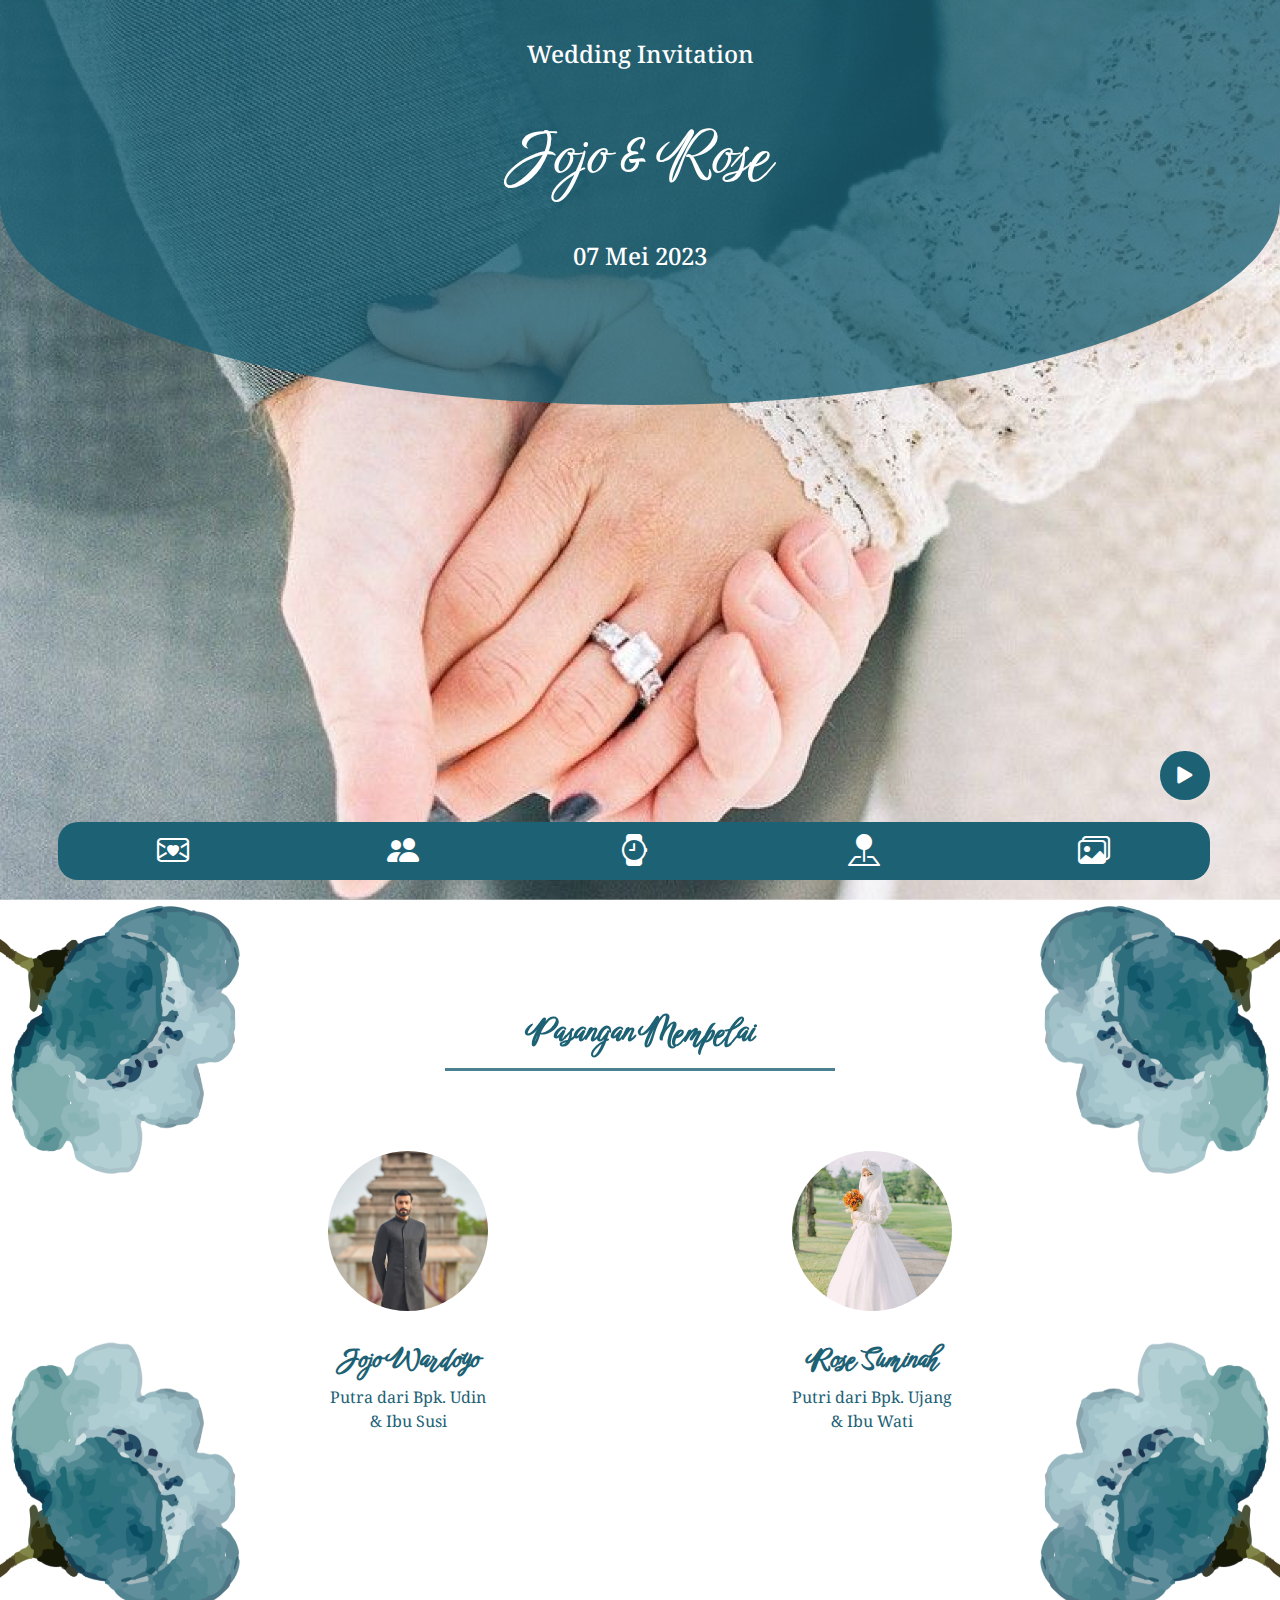
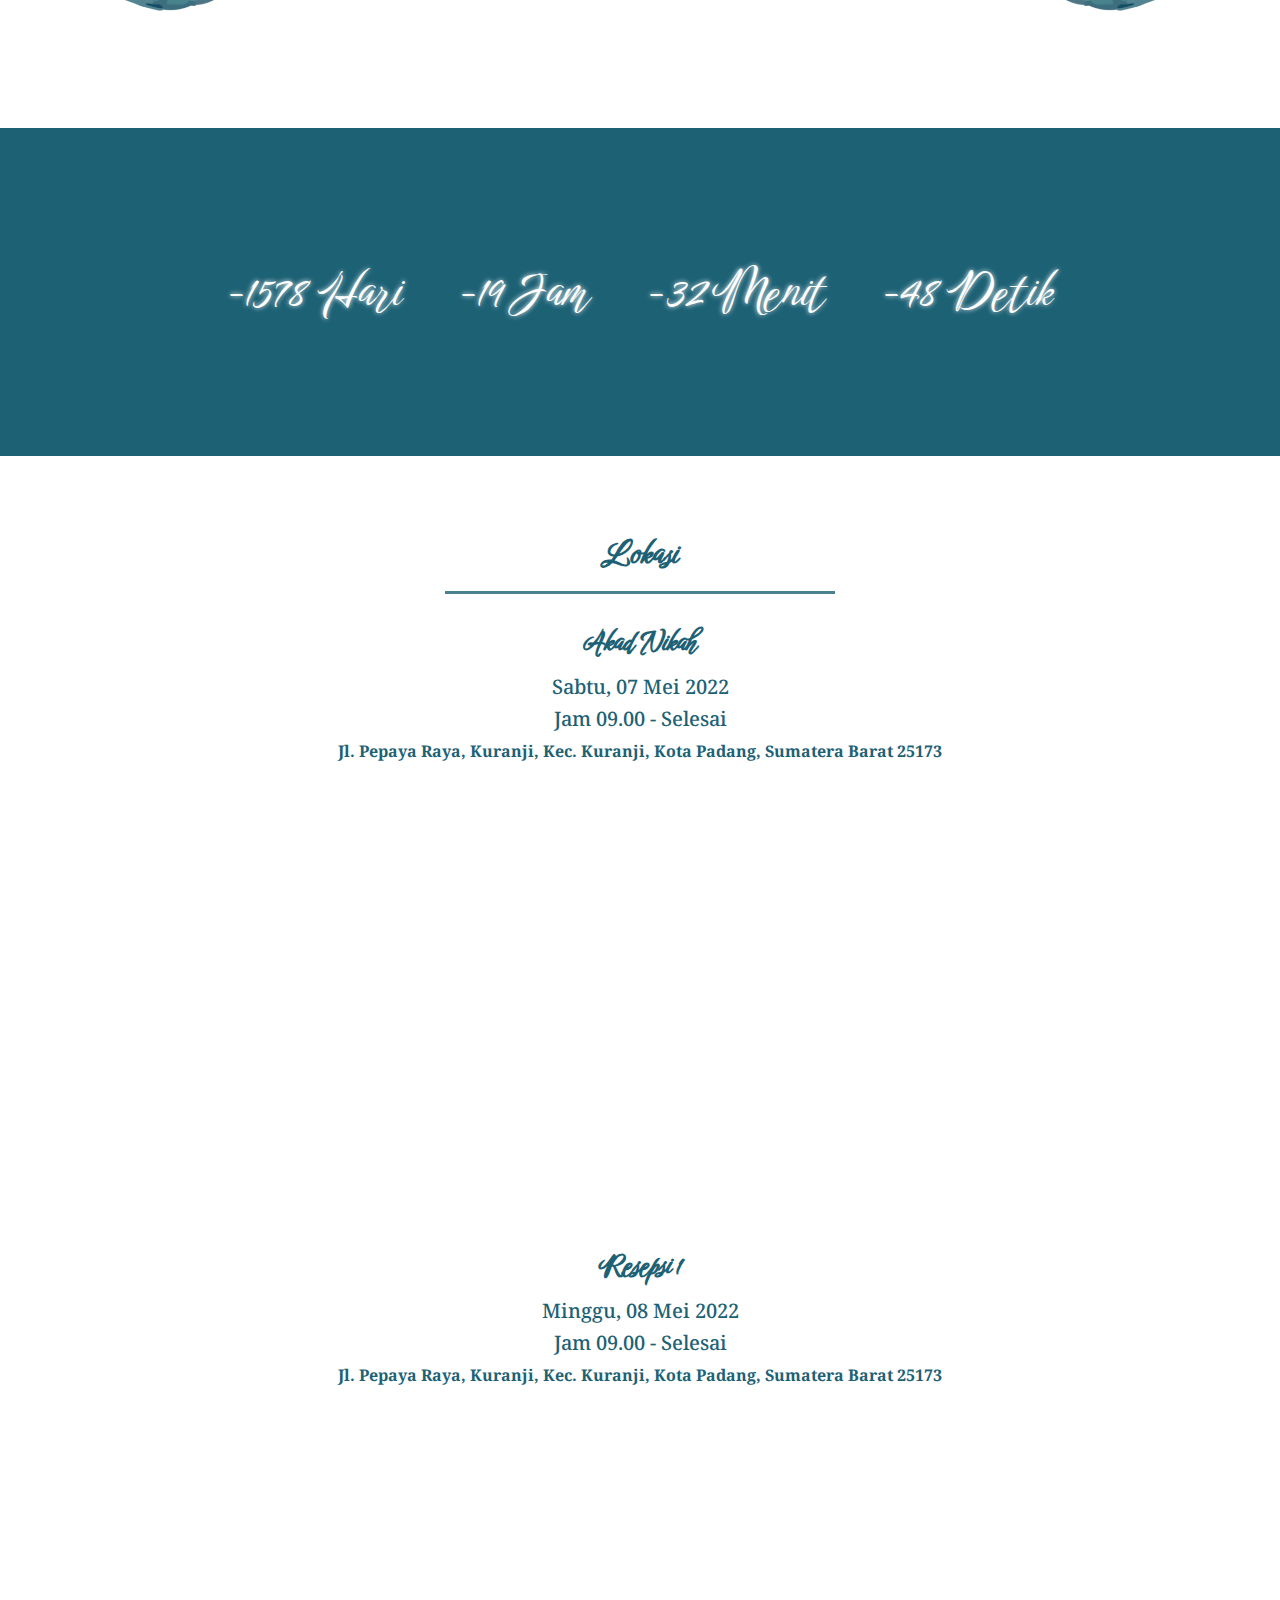
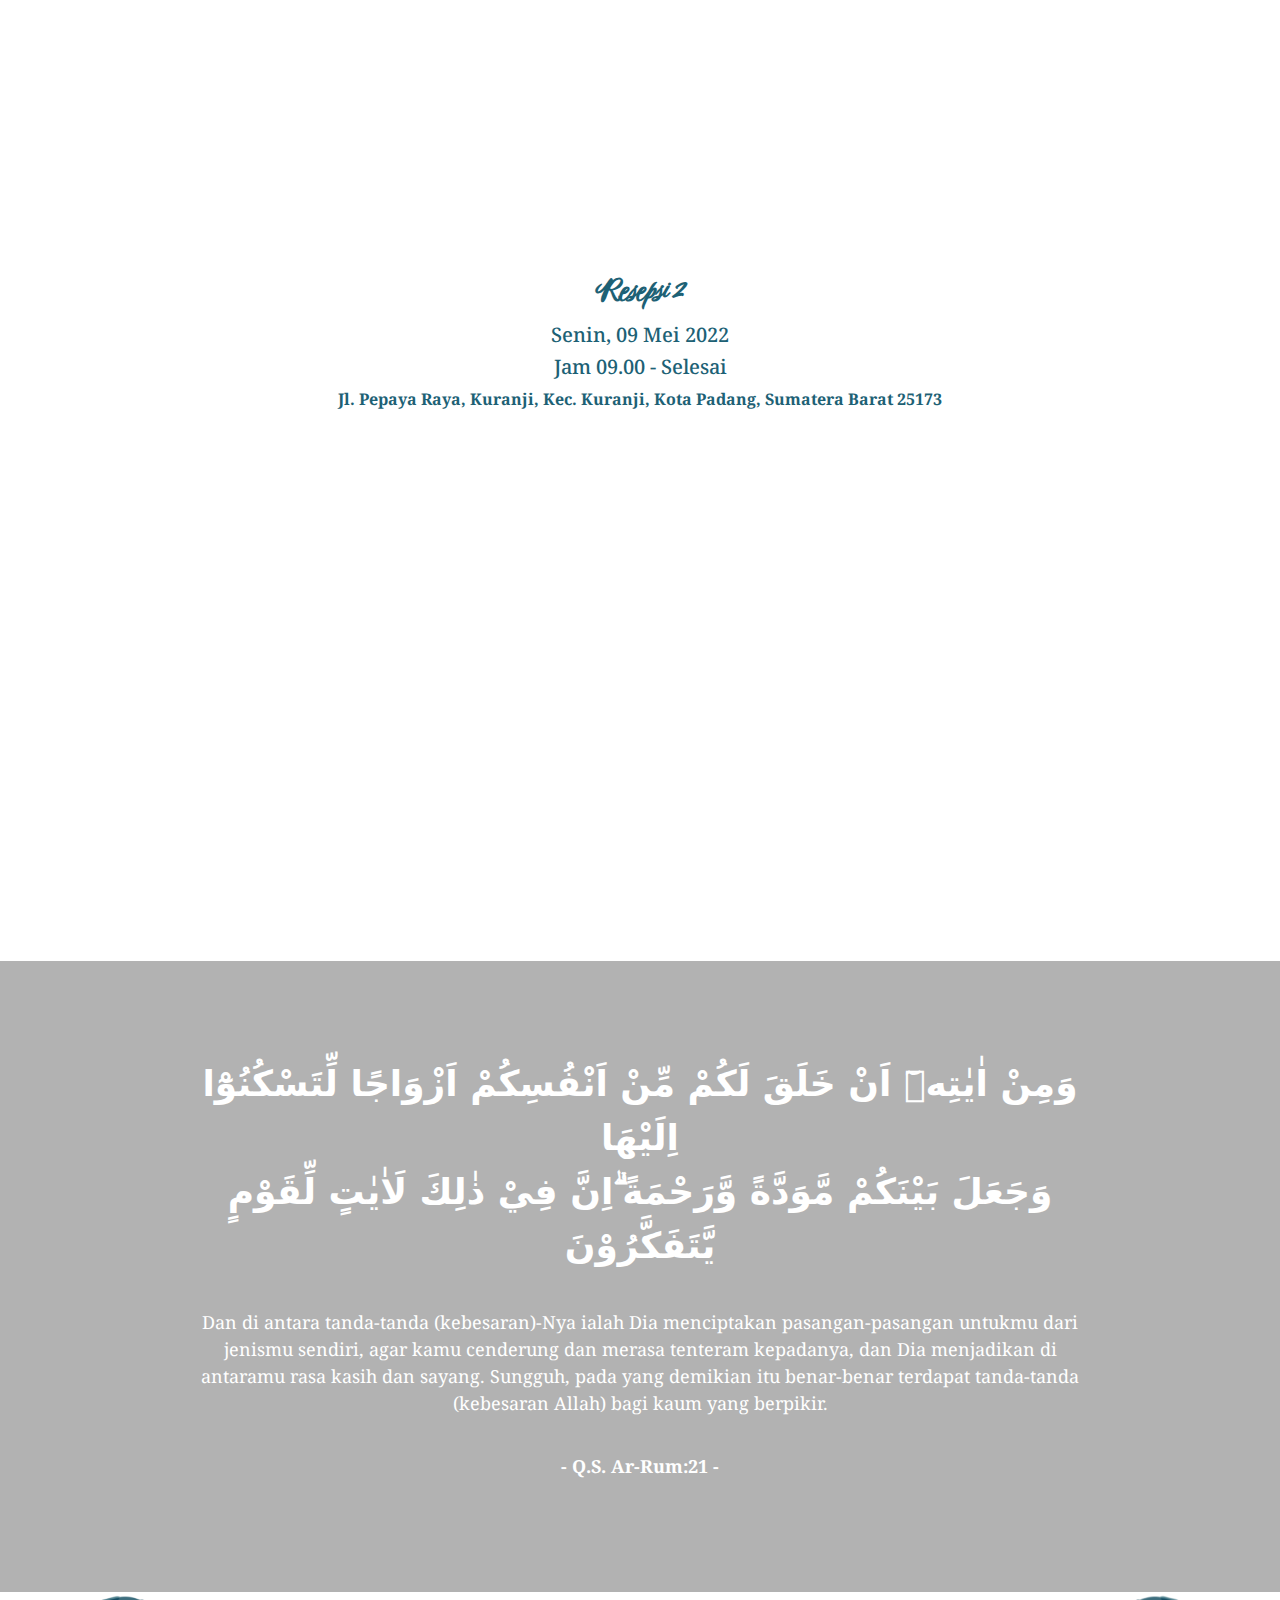
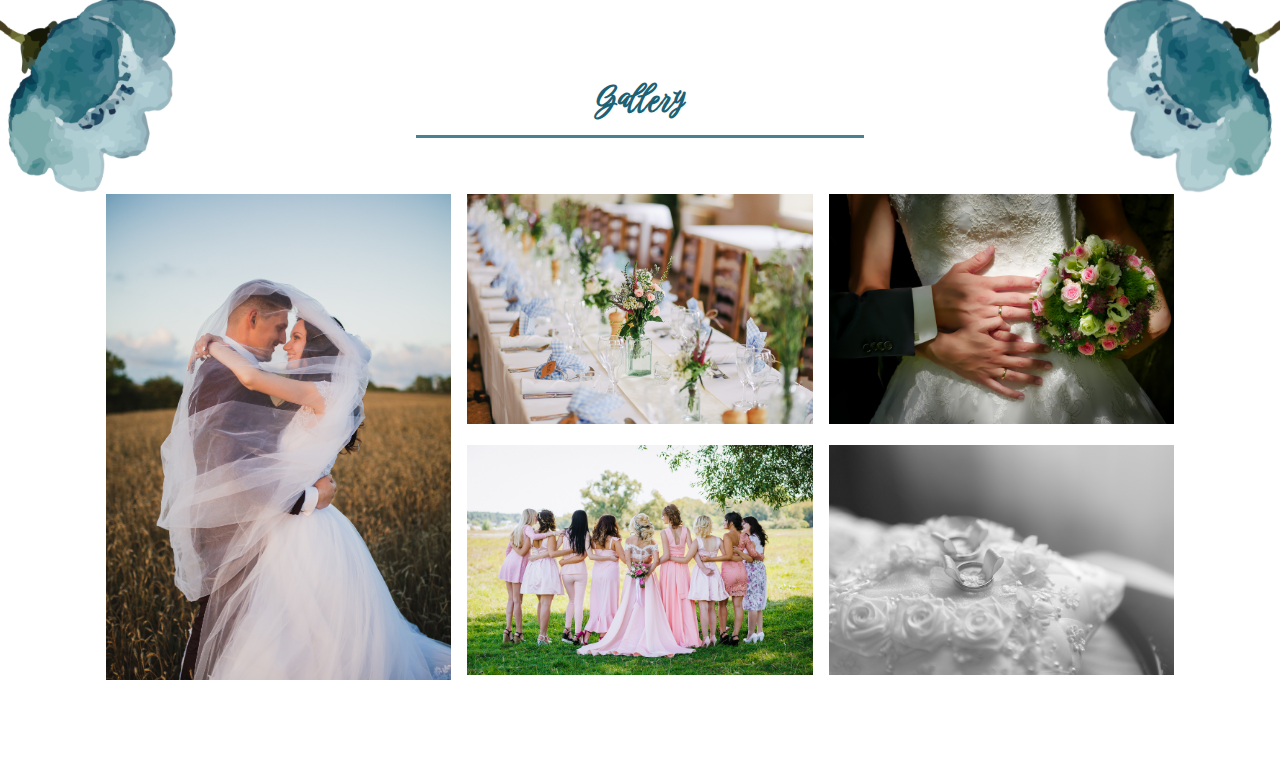
==== isi.html @ d278c2e9 "Selesai" ====
<!DOCTYPE html>
<html lang="en">
  <head>
    <meta charset="UTF-8" />
    <meta http-equiv="X-UA-Compatible" content="IE=edge" />
    <meta name="viewport" content="width=device-width, initial-scale=1.0" />
    <title>Template Wedding Basic 5</title>
    <link
      rel="shortcut icon"
      href="public/images/logo.png"
      type="image/x-icon"
    />
    <link rel="stylesheet" href="public/css/bootstrap.min.css" />
    <link rel="stylesheet" href="public/css/glightbox.min.css" />
    <link rel="stylesheet" href="public/css/style.css" />
    <link
      rel="stylesheet"
      href="https://cdn.jsdelivr.net/npm/bootstrap-icons@1.8.1/font/bootstrap-icons.css"
    />
    <link rel="preconnect" href="https://fonts.googleapis.com" />
    <link rel="preconnect" href="https://fonts.gstatic.com" crossorigin />
    <link
      href="https://fonts.googleapis.com/css2?family=Birthstone+Bounce&family=Noto+Serif&display=swap"
      rel="stylesheet"
    />
  </head>
  <body>
    <!-- Navbar Bawah -->
    <ul class="navbar-bawah d-flex justify-content-around m-0">
      <li>
        <a href="#header">
          <i class="bi bi-envelope-heart"></i>
        </a>
      </li>
      <li>
        <a href="#pasangan">
          <i class="bi bi-people-fill"></i>
        </a>
      </li>
      <li>
        <a href="#waktu">
          <i class="bi bi-watch"></i>
        </a>
      </li>
      <li>
        <a href="#lokasi">
          <i class="bi bi-pin-map-fill"></i>
        </a>
      </li>
      <li>
        <a href="#gallery">
          <i class="bi bi-images"></i>
        </a>
      </li>
    </ul>

    <!-- Music -->
    <div class="tombol-musik">
      <audio id="track" src="public/music/lagu.mp3"></audio>
      <i id="play-pause" class="bi bi-play-fill"> </i>
    </div>

    <div class="header" id="header">
      <div class="wi">
        <h4>Wedding Invitation</h4>
        <h1>Jojo & Rose</h1>
        <h4>07 Mei 2023</h4>
      </div>
    </div>

    <div class="pasangan" id="pasangan">
      <div class="bunga-atas">
        <img src="public/images/bunga.png" class="bunga-kiri" alt="Bunga" />
        <img src="public/images/bunga.png" class="bunga-kanan" alt="Bunga" />
      </div>
      <div class="container">
        <h2>Pasangan Mempelai</h2>
        <hr />
        <div class="row mempelai">
          <div class="pria col-lg-6 col-md-6">
            <div class="card">
              <img
                src="public/images/pria.jpg"
                alt="mempelai-pria"
                class="foto"
              />
              <div class="card-body">
                <h3>Jojo Wardoyo</h3>
                <p>Putra dari Bpk. Udin & Ibu Susi</p>
              </div>
            </div>
          </div>
          <div class="wanita col-lg-6 col-md-6">
            <div class="card">
              <img
                src="public/images/wanita.jpg"
                alt="mempelai-wanita"
                class="foto"
              />
              <div class="card-body">
                <h3>Rose Suminah</h3>
                <p>Putri dari Bpk. Ujang & Ibu Wati</p>
              </div>
            </div>
          </div>
        </div>
      </div>
      <div class="bunga-bawah">
        <img src="public/images/bunga.png" class="bunga-kiri" alt="Bunga" />
        <img src="public/images/bunga.png" class="bunga-kanan" alt="Bunga" />
      </div>
    </div>

    <div class="waktu" id="waktu">
      <div class="container">
        <div class="row text-center">
          <p>
            <span id="hari"></span>
            <span id="jam"></span>
            <span id="menit"></span>
            <span id="detik"></span>
          </p>
        </div>
      </div>
    </div>

    <div class="lokasi" id="lokasi">
      <div class="container">
        <h2 class="tl">Lokasi</h2>
        <hr />
        <!-- Akad Nikah -->
        <div class="akad-nikah">
          <h3>Akad Nikah</h3>
          <div class="jdt">
            <h5>Sabtu, 07 Mei 2022</h5>
            <h5>Jam 09.00 - Selesai</h5>
            <p>
              Jl. Pepaya Raya, Kuranji, Kec. Kuranji, Kota Padang, Sumatera
              Barat 25173
            </p>
            <iframe
              src="https://www.google.com/maps/embed?pb=!1m18!1m12!1m3!1d3989.3010958429218!2d100.3577223147536!3d-0.9225826993269867!2m3!1f0!2f0!3f0!3m2!1i1024!2i768!4f13.1!3m3!1m2!1s0x2fd4b8b50f84e2df%3A0x6b663fb549733102!2sSTMIK%20Indonesia%20Padang!5e0!3m2!1sid!2sid!4v1656595492006!5m2!1sid!2sid"
              class="google-map"
              allowfullscreen="true"
              loading="lazy"
              referrerpolicy="no-referrer-when-downgrade"
            ></iframe>
          </div>
        </div>
        <!-- Resepsi 1 -->
        <div class="resepsi1">
          <h3>Resepsi 1</h3>
          <div class="jdt">
            <h5>Minggu, 08 Mei 2022</h5>
            <h5>Jam 09.00 - Selesai</h5>
            <p>
              Jl. Pepaya Raya, Kuranji, Kec. Kuranji, Kota Padang, Sumatera
              Barat 25173
            </p>
            <iframe
              src="https://www.google.com/maps/embed?pb=!1m18!1m12!1m3!1d3989.3010958429218!2d100.3577223147536!3d-0.9225826993269867!2m3!1f0!2f0!3f0!3m2!1i1024!2i768!4f13.1!3m3!1m2!1s0x2fd4b8b50f84e2df%3A0x6b663fb549733102!2sSTMIK%20Indonesia%20Padang!5e0!3m2!1sid!2sid!4v1656595492006!5m2!1sid!2sid"
              class="google-map"
              allowfullscreen="true"
              loading="lazy"
              referrerpolicy="no-referrer-when-downgrade"
            ></iframe>
          </div>
        </div>
        <!-- Resepsi 2 -->
        <div class="resepsi2">
          <h3>Resepsi 2</h3>
          <div class="jdt">
            <h5>Senin, 09 Mei 2022</h5>
            <h5>Jam 09.00 - Selesai</h5>
            <p>
              Jl. Pepaya Raya, Kuranji, Kec. Kuranji, Kota Padang, Sumatera
              Barat 25173
            </p>
            <iframe
              src="https://www.google.com/maps/embed?pb=!1m18!1m12!1m3!1d3989.3010958429218!2d100.3577223147536!3d-0.9225826993269867!2m3!1f0!2f0!3f0!3m2!1i1024!2i768!4f13.1!3m3!1m2!1s0x2fd4b8b50f84e2df%3A0x6b663fb549733102!2sSTMIK%20Indonesia%20Padang!5e0!3m2!1sid!2sid!4v1656595492006!5m2!1sid!2sid"
              class="google-map"
              allowfullscreen="true"
              loading="lazy"
              referrerpolicy="no-referrer-when-downgrade"
            ></iframe>
          </div>
        </div>
      </div>
    </div>

    <div class="ayat" id="ayat">
      <div class="bg"></div>
      <div class="container">
        <div class="row col-md-10 mx-auto">
          <span class="arab">
            وَمِنْ اٰيٰتِهٖٓ اَنْ خَلَقَ لَكُمْ مِّنْ اَنْفُسِكُمْ اَزْوَاجًا
            لِّتَسْكُنُوْٓا اِلَيْهَا
            <br />
            وَجَعَلَ بَيْنَكُمْ مَّوَدَّةً وَّرَحْمَةً ۗاِنَّ فِيْ ذٰلِكَ
            لَاٰيٰتٍ لِّقَوْمٍ يَّتَفَكَّرُوْنَ
          </span>
          <span class="arti">
            Dan di antara tanda-tanda (kebesaran)-Nya ialah Dia menciptakan
            pasangan-pasangan untukmu dari jenismu sendiri, agar kamu cenderung
            dan merasa tenteram kepadanya, dan Dia menjadikan di antaramu rasa
            kasih dan sayang. Sungguh, pada yang demikian itu benar-benar
            terdapat tanda-tanda (kebesaran Allah) bagi kaum yang berpikir.
          </span>
          <p>- Q.S. Ar-Rum:21 -</p>
        </div>
      </div>
    </div>

    <div class="gallery" id="gallery">
      <div class="bunga-atas">
        <img src="public/images/bunga.png" class="bunga-kiri" alt="Bunga" />
        <img src="public/images/bunga.png" class="bunga-kanan" alt="Bunga" />
      </div>
      <h2 class="tl">Gallery</h2>
      <hr />
      <div class="container">
        <div class="isi-gallery">
          <div class="card gallery1">
            <a class="glightbox" href="public/images/wi1.jpg">
              <img src="public/images/wi1.jpg" alt="" class="img-fluid" />
            </a>
          </div>
          <!-- card 2 -->
          <div class="card gallery2">
            <a class="glightbox" href="public/images/wi2.jpg">
              <img src="public/images/wi2.jpg" alt="" class="img-fluid" />
            </a>
          </div>
          <!-- card 3 -->
          <div class="card gallery3">
            <a class="glightbox" href="public/images/wi3.jpg">
              <img src="public/images/wi3.jpg" alt="" class="img-fluid" />
            </a>
          </div>
          <!-- card 4 -->
          <div class="card gallery4">
            <a class="glightbox" href="public/images/wi4.jpg">
              <img src="public/images/wi4.jpg" alt="" class="img-fluid" />
            </a>
          </div>
          <!-- card 5 -->
          <div class="card gallery5">
            <a class="glightbox" href="public/images/wi5.jpg">
              <img src="public/images/wi5.jpg" alt="" class="img-fluid" />
            </a>
          </div>
        </div>
      </div>
    </div>

    <script src="public/js/bootstrap.bundle.min.js"></script>
    <script src="public/js/glightbox.min.js"></script>
    <script src="public/js/script.js"></script>
  </body>
</html>
---- public/css/style.css ----
* {
  margin: 0;
  padding: 0;
  box-sizing: border-box;
}

:root {
  --warna1: #1d6175;
  --warna2: #fff;
}

hr {
  opacity: 80%;
}

ul.navbar-bawah {
  list-style: none;
  position: fixed;
  bottom: 20px;
  left: 49.5%;
  width: 90%;
  padding-left: 0;
  z-index: 11;
  background-color: var(--warna1);
  transform: translateX(-50%);
  -webkit-transform: translateX(-50%);
  -moz-transform: translateX(-50%);
  -ms-transform: translateX(-50%);
  -o-transform: translateX(-50%);
  border-radius: 20px;
  -webkit-border-radius: 20px;
  -moz-border-radius: 20px;
  -ms-border-radius: 20px;
  -o-border-radius: 20px;
}

ul.navbar-bawah li {
  padding: 5px;
  transition: 0.1s;
  -webkit-transition: 0.1s;
  -moz-transition: 0.1s;
  -ms-transition: 0.1s;
  -o-transition: 0.1s;
}

ul.navbar-bawah li a {
  color: var(--warna2);
  font-size: 2rem;
}

.tombol-musik {
  position: fixed;
  bottom: 100px;
  right: 70px;
  z-index: 11;
  background-color: var(--warna1);
  cursor: pointer;
  padding: 2px 10px;
  border-radius: 999px;
  -webkit-border-radius: 999px;
  -moz-border-radius: 999px;
  -ms-border-radius: 999px;
  -o-border-radius: 999px;
}

.tombol-musik i {
  color: var(--warna2);
  font-size: 30px;
}

.header {
  height: 100vh;
  position: relative;
  background-image: url("../images/header.png");
  background-repeat: no-repeat;
  background-position: center;
  background-size: cover;
  background-attachment: fixed;
  overflow: hidden;
}

.header .wi {
  background: rgba(29, 97, 117, 0.8);
  padding: 2.5rem 0;
  position: absolute;
  top: 0;
  height: 45vh;
  width: 100%;
  text-align: center;
  border-bottom-left-radius: 100%;
  border-bottom-right-radius: 100%;
}

.header .wi h4 {
  color: var(--warna2);
  font-family: "Noto Serif", serif;
}

.header .wi h1 {
  margin: 3rem auto;
  font-size: 4rem;
  color: var(--warna2);
  font-family: "Birthstone Bounce", cursive;
}

.pasangan .bunga-atas,
.pasangan .bunga-bawah {
  display: flex;
  justify-content: space-between;
  align-items: flex-start;
}

.pasangan .bunga-bawah {
  transform: rotateX(180deg);
  -webkit-transform: rotateX(180deg);
  -moz-transform: rotateX(180deg);
  -ms-transform: rotateX(180deg);
  -o-transform: rotateX(180deg);
}

.pasangan .bunga-atas img.bunga-kiri,
.pasangan .bunga-bawah img.bunga-kiri {
  max-width: calc(20% - 1rem);
}

.pasangan .bunga-atas img.bunga-kanan,
.pasangan .bunga-bawah img.bunga-kanan {
  max-width: calc(20% - 1rem);
  transform: rotateY(180deg);
  -webkit-transform: rotateY(180deg);
  -moz-transform: rotateY(180deg);
  -ms-transform: rotateY(180deg);
  -o-transform: rotateY(180deg);
}

.pasangan .container {
  margin-top: -10rem;
  margin-bottom: 2rem;
}

.pasangan h2 {
  text-align: center;
  font-family: "Birthstone Bounce", cursive;
  position: relative;
  font-weight: bold;
  color: var(--warna1);
}

.pasangan hr {
  margin: 1rem auto 5rem auto;
  width: 35%;
  height: 3px;
  background-color: var(--warna1);
}

.pasangan .mempelai {
  justify-content: space-evenly;
  align-items: center;
}

.pasangan .mempelai .pria {
  margin-right: -5rem;
}

.pasangan .mempelai .wanita {
  margin-left: -5rem;
}

.pasangan .mempelai .pria .card {
  margin-right: 5rem;
}

.pasangan .mempelai .wanita .card {
  margin-left: 5rem;
}

.pasangan .mempelai .pria .card,
.pasangan .mempelai .wanita .card {
  background-color: transparent;
  border: 0;
  margin: auto;
  max-width: 10rem;
  width: 10rem;
  height: 10rem;
  /* overflow: hidden; */
  border-radius: 9999px;
  -webkit-border-radius: 9999px;
  -moz-border-radius: 9999px;
  -ms-border-radius: 9999px;
  -o-border-radius: 9999px;
}

.pasangan .mempelai .pria .card .card-body,
.pasangan .mempelai .wanita .card .card-body {
  padding: 2rem 0;
}

.pasangan .mempelai .pria .card img,
.pasangan .mempelai .wanita .card img {
  max-width: 100%;
  height: 100%;
  object-fit: cover;
  object-position: top;
  border-radius: 9999px;
  -webkit-border-radius: 9999px;
  -moz-border-radius: 9999px;
  -ms-border-radius: 9999px;
  -o-border-radius: 9999px;
}

.pasangan .mempelai .card .card-body h3 {
  text-align: center;
  font-family: "Birthstone Bounce", cursive;
  color: var(--warna1);
  font-weight: bold;
}

.pasangan .mempelai .card .card-body p {
  text-align: center;
  font-family: "Noto Serif", serif;
  color: var(--warna1);
}

.waktu {
  margin-top: 7rem;
  padding: 5rem 0;
  background: var(--warna1);
  color: var(--warna2);
}

.waktu p {
  text-shadow: 0 0 5px var(--warna2);
  font-size: 3rem;
  font-family: "Birthstone Bounce", cursive;
  display: block;
  -webkit-margin-before: 1em;
  margin-block-start: 1em;
  -webkit-margin-after: 1em;
  margin-block-end: 1em;
  -webkit-margin-start: 0px;
  margin-inline-start: 0px;
  -webkit-margin-end: 0px;
  margin-inline-end: 0px;
}

.waktu p #hari,
.waktu p #jam,
.waktu p #menit,
.waktu p #detik {
  display: inline-block;
  margin: 0 25px;
}

.lokasi h2.tl {
  margin-top: 5rem;
  color: var(--warna1);
  text-align: center;
  font-family: "Birthstone Bounce", cursive;
  font-weight: bold;
}

.lokasi hr {
  margin: 1rem auto 2rem auto;
  width: 35%;
  height: 3px;
  background-color: var(--warna1);
}

.lokasi h3 {
  color: var(--warna1);
  font-family: "Birthstone Bounce", cursive;
  text-align: center;
  font-weight: bold;
}

.lokasi .jdt {
  font-family: "Noto Serif", serif;
}

.lokasi .google-map {
  margin: 0.5rem auto;
  height: 400px;
  width: 100%;
  border-radius: var(--lengkung);
  -webkit-border-radius: var(--lengkung);
  -moz-border-radius: var(--lengkung);
  -ms-border-radius: var(--lengkung);
  -o-border-radius: var(--lengkung);
}

.lokasi .akad-nikah,
.lokasi .resepsi1,
.lokasi .resepsi2 {
  text-align: center;
}

.lokasi .resepsi1 {
  margin: 3rem auto;
}

.lokasi .akad-nikah .jdt,
.lokasi .resepsi1 .jdt,
.lokasi .resepsi2 .jdt {
  margin: 1rem auto 2rem auto;
  font-weight: bold;
  color: var(--warna1);
}

.ayat {
  margin-top: 7rem;
  padding: 6rem 0;
  background-image: url("../images/wi2.jpg");
  background-size: cover;
  background-position: 0 -1em;
  background-attachment: fixed;
  position: relative;
}

.ayat .bg {
  position: absolute;
  top: 0;
  bottom: 0;
  left: 0;
  right: 0;
  background-color: #000;
  opacity: 30%;
}

.ayat .arab {
  position: relative;
  font-size: 36px;
  font-weight: bold;
  text-align: center;
  color: var(--warna2);
}

.ayat .arti,
.ayat p {
  position: relative;
  font-family: "Noto Serif", serif;
  font-size: 18px;
  text-align: center;
  color: var(--warna2);
  margin-top: 2em;
}

.ayat p {
  font-weight: bold;
}

.gallery .bunga-atas {
  display: flex;
  justify-content: space-between;
  align-items: flex-start;
}

.gallery .bunga-atas img.bunga-kiri {
  max-width: calc(15% - 1rem);
}

.gallery .bunga-atas img.bunga-kanan {
  max-width: calc(15% - 1rem);
  transform: rotateY(180deg);
  -webkit-transform: rotateY(180deg);
  -moz-transform: rotateY(180deg);
  -ms-transform: rotateY(180deg);
  -o-transform: rotateY(180deg);
}

.gallery h2.tl {
  margin-top: -7rem;
  color: var(--warna1);
  text-align: center;
  font-family: "Birthstone Bounce", cursive;
  font-weight: bold;
}

.gallery hr {
  margin: 1rem auto 2rem auto;
  width: 35%;
  height: 3px;
  background-color: var(--warna1);
}

.gallery .card {
  margin: 0.5rem;
  z-index: 2;
  background-color: transparent;
  border: 0;
}

.gallery .card img {
  max-width: 100%;
  height: 100%;
  overflow: hidden;
  object-fit: cover;
  -o-object-fit: cover;
  object-position: center;
  -o-object-position: center;
}

.gallery .isi-gallery {
  margin-bottom: 5rem;
  padding: 1rem;
  display: grid;
  grid-template-areas:
    "g1 g2 g3"
    "g1 g4 g5";
}

.gallery .isi-gallery .gallery1 {
  grid-area: g1;
}

.gallery .isi-gallery .gallery2 {
  grid-area: g2;
}

.gallery .isi-gallery .gallery3 {
  grid-area: g3;
}

.gallery .isi-gallery .gallery4 {
  grid-area: g4;
}

.gallery .isi-gallery .gallery5 {
  grid-area: g5;
}

@media (min-width: 768px) and (max-width: 991.98px) {
  .tombol-musik {
    right: 45px;
  }
  .header .wi {
    height: 40vh;
    padding: 7rem 0;
  }
  .waktu p {
    font-size: 30px;
  }
  .ayat .arab {
    font-size: 20px;
  }
  .ayat .arti,
  .ayat p {
    font-size: 12px;
  }
  .gallery h2.tl {
    margin-top: -7rem;
  }
}

@media (max-width: 575.98px) {
  .tombol-musik {
    bottom: 95px;
    right: 20px;
  }
  .header {
    background-image: url("../images/headerm.png");
  }
  .header .wi {
    height: 45vh;
    padding: 6rem 0;
  }
  .header .wi h1 {
    margin: 2rem auto;
    font-size: 3rem;
    font-weight: bold;
  }
  .pasangan {
    height: 100vh;
  }
  .pasangan .bunga-atas img.bunga-kiri,
  .pasangan .bunga-bawah img.bunga-kiri,
  .pasangan .bunga-atas img.bunga-kanan,
  .pasangan .bunga-bawah img.bunga-kanan {
    max-width: calc(30% - 1rem);
  }
  .pasangan {
    height: auto;
  }
  .pasangan h2 {
    font-size: 2rem;
  }
  .pasangan hr {
    margin-bottom: 4rem;
    width: 90%;
  }
  .pasangan .container {
    margin-top: 0rem;
    margin-bottom: 4rem;
  }
  .pasangan .mempelai .pria {
    margin-right: 0rem;
  }
  .pasangan .mempelai .wanita {
    margin-top: 12rem;
    margin-left: 0rem;
  }
  .pasangan .mempelai .pria .card,
  .pasangan .mempelai .wanita .card {
    margin: auto;
  }
  .waktu {
    margin-top: 0;
  }
  .lokasi h2.tl {
    font-size: 2rem;
  }
  .lokasi hr {
    width: 90%;
  }
  .ayat {
    margin-top: 3rem;
  }
  .ayat .arab {
    font-size: 15px;
  }
  .ayat .arti,
  .ayat p {
    font-size: 10px;
  }
  .gallery .isi-gallery {
    grid-template-areas:
      "g1 g2"
      "g1 g3"
      "g4 g4"
      "g5 g5";
  }
  .gallery .bunga-atas img.bunga-kiri,
  .gallery .bunga-atas img.bunga-kanan {
    max-width: calc(25% - 1rem);
  }
  .gallery h2.tl {
    font-size: 2rem;
    margin-top: -2rem;
  }
  .gallery hr {
    margin: 1rem auto;
    width: 80%;
  }
}
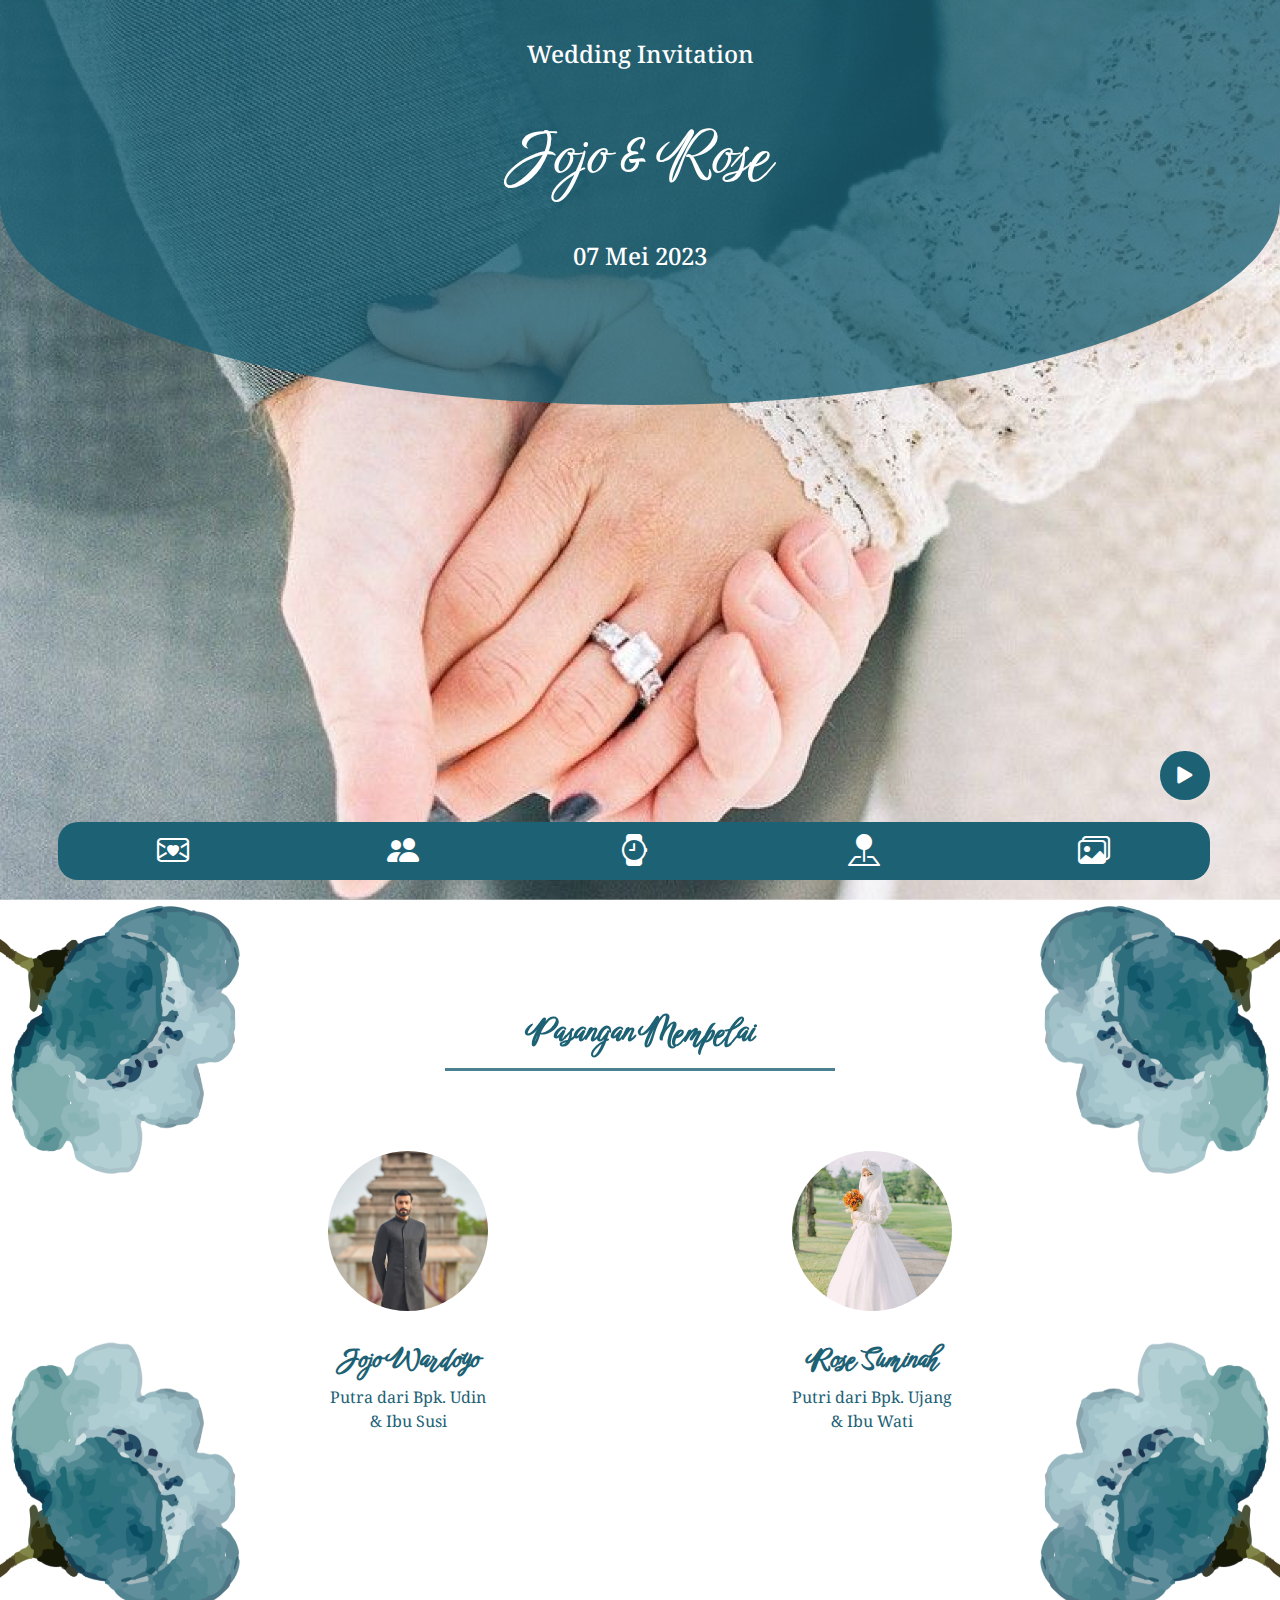
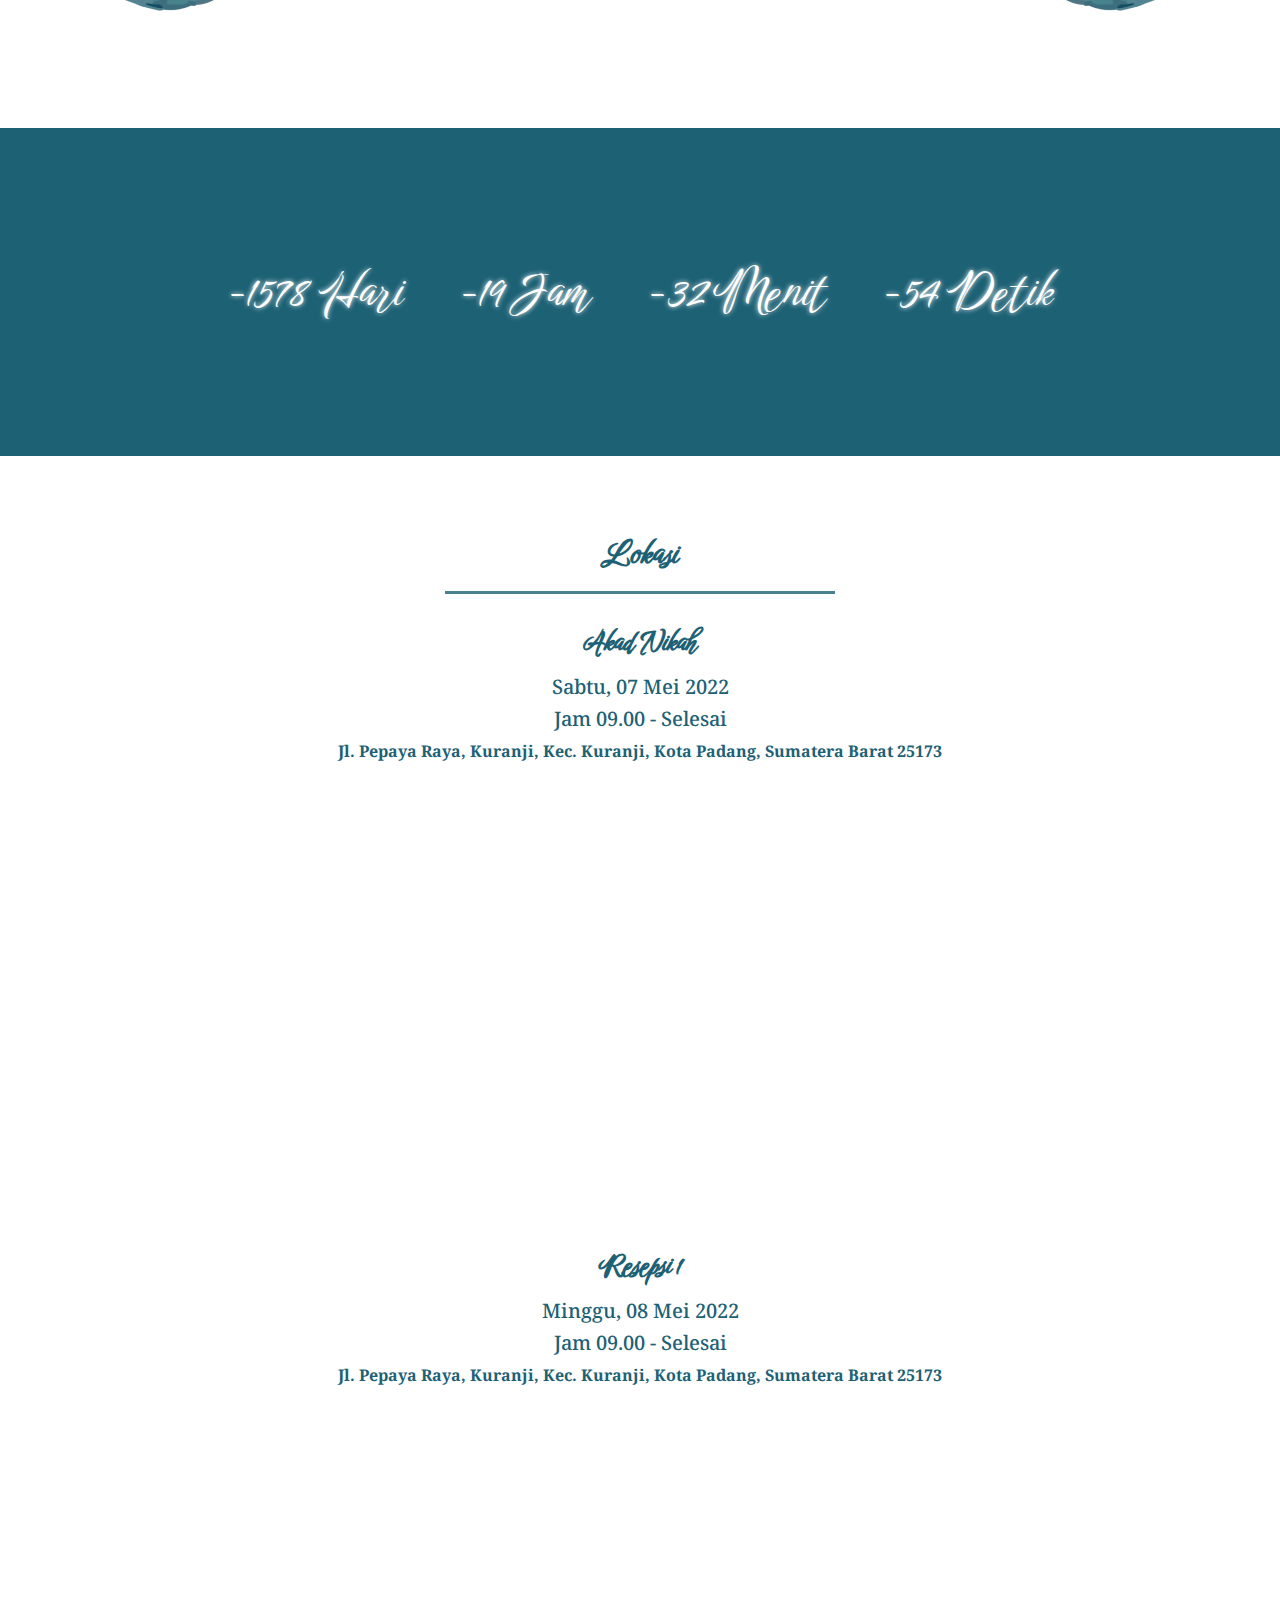
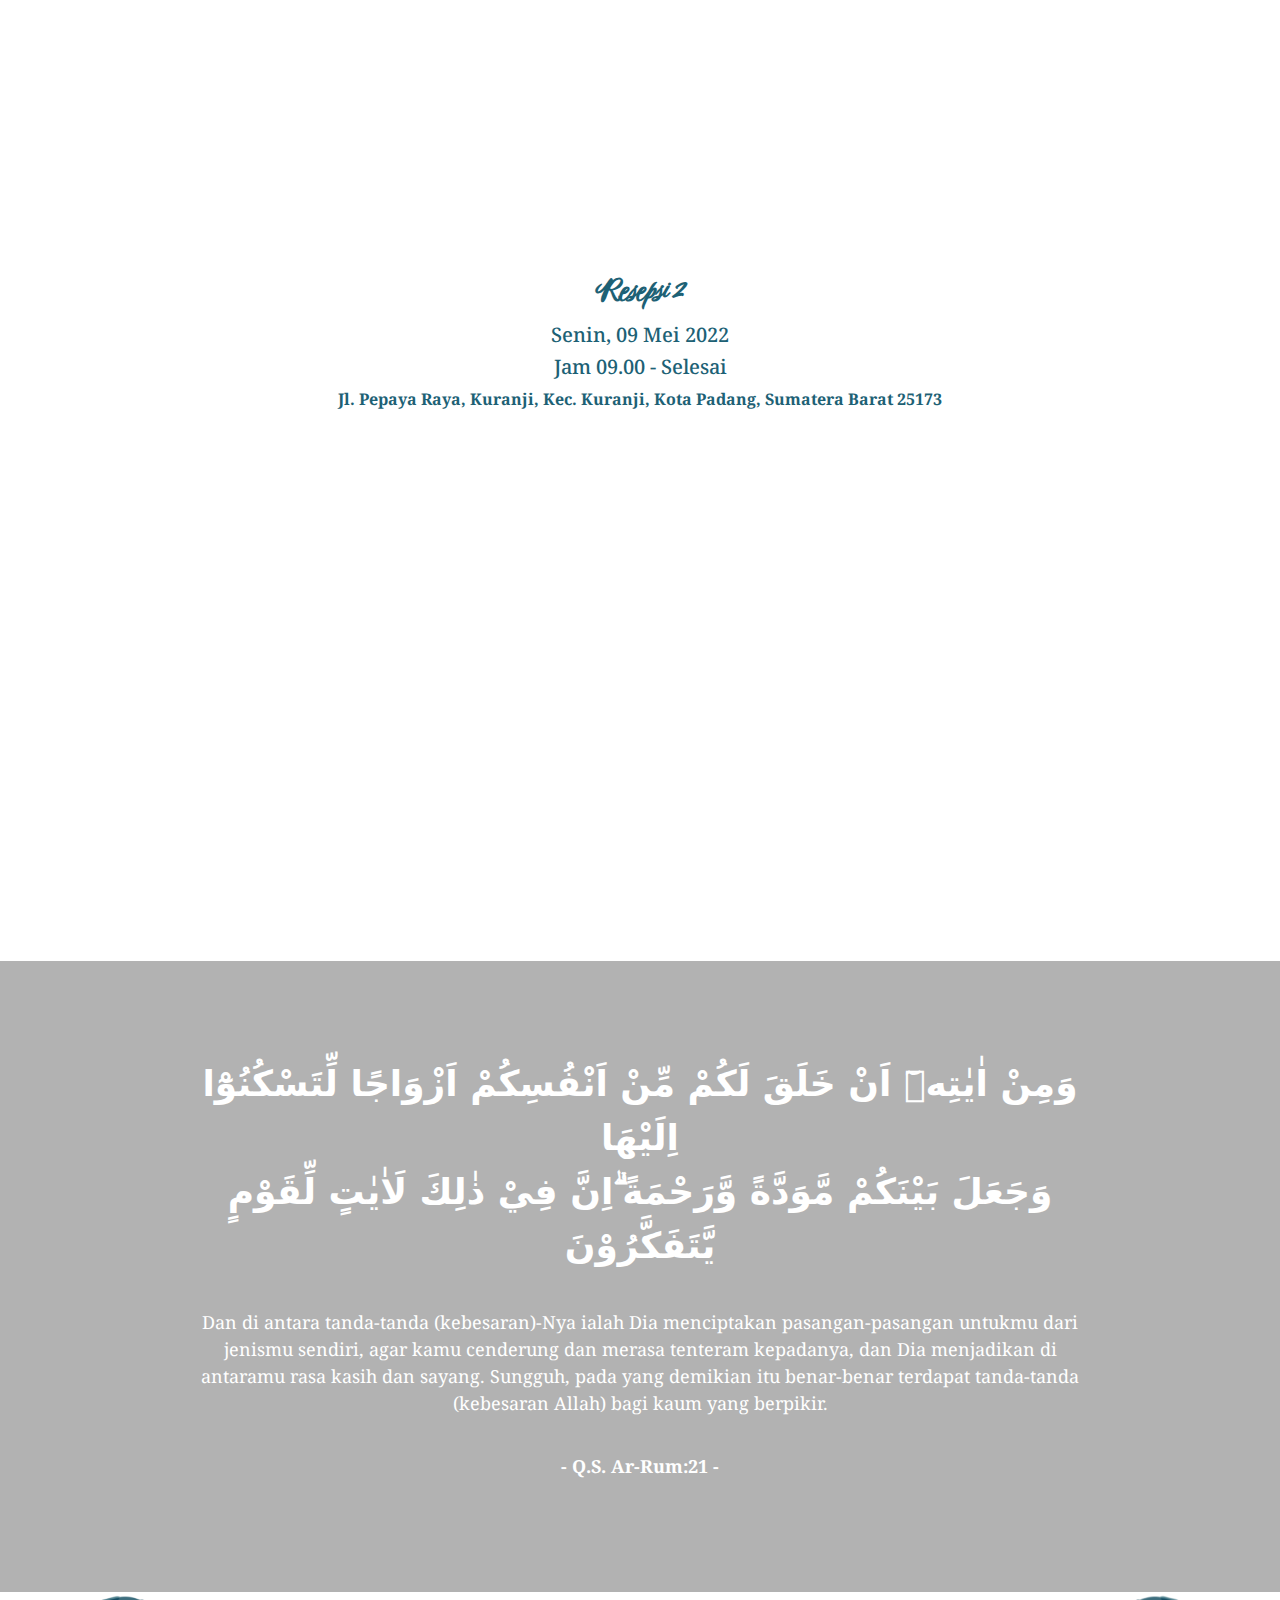
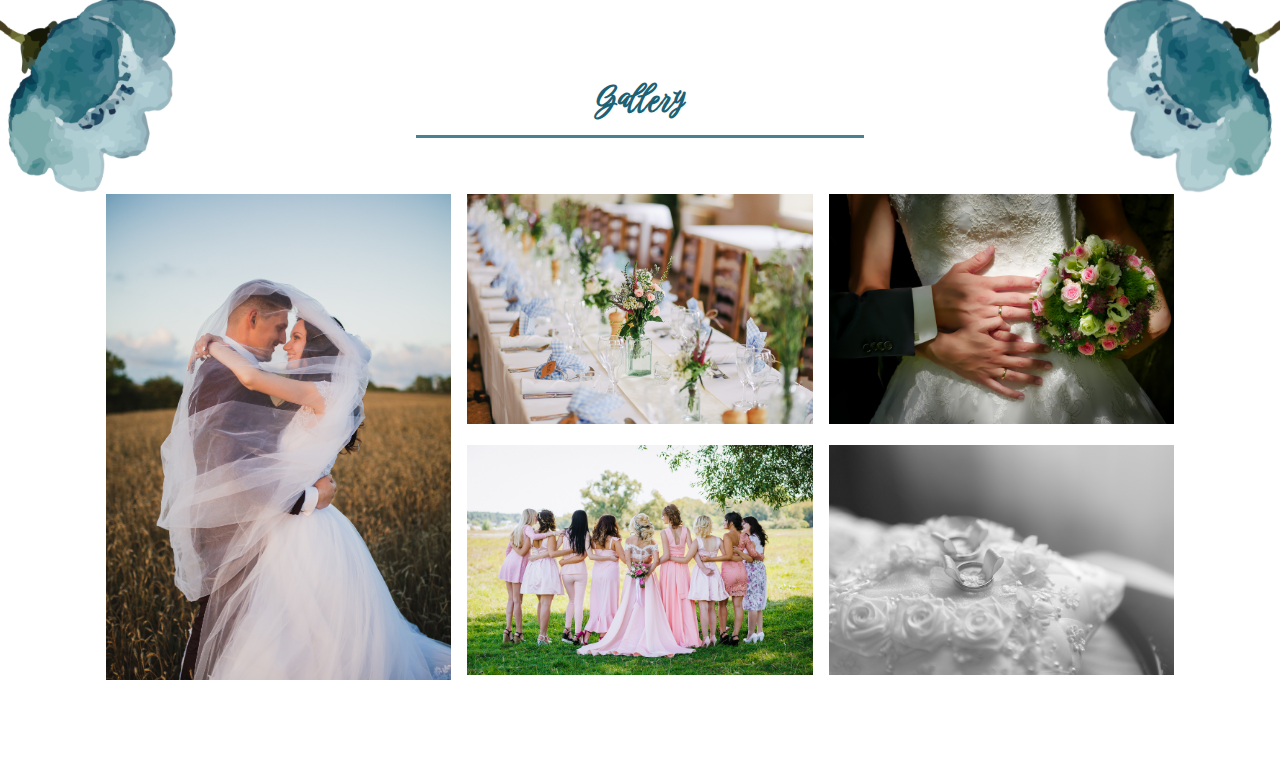
==== commit 99ff79bd: "Perbaikan responsive gallery template wedding" ====
--- a/isi.html
+++ b/isi.html
@@ -221,31 +221,31 @@
       <div class="container">
         <div class="isi-gallery">
           <div class="card gallery1">
-            <a class="glightbox" href="public/images/wi1.jpg">
+            <a class="glightbox img-fluid" href="public/images/wi1.jpg">
               <img src="public/images/wi1.jpg" alt="" class="img-fluid" />
             </a>
           </div>
           <!-- card 2 -->
           <div class="card gallery2">
-            <a class="glightbox" href="public/images/wi2.jpg">
+            <a class="glightbox img-fluid" href="public/images/wi2.jpg">
               <img src="public/images/wi2.jpg" alt="" class="img-fluid" />
             </a>
           </div>
           <!-- card 3 -->
           <div class="card gallery3">
-            <a class="glightbox" href="public/images/wi3.jpg">
+            <a class="glightbox img-fluid" href="public/images/wi3.jpg">
               <img src="public/images/wi3.jpg" alt="" class="img-fluid" />
             </a>
           </div>
           <!-- card 4 -->
           <div class="card gallery4">
-            <a class="glightbox" href="public/images/wi4.jpg">
+            <a class="glightbox img-fluid" href="public/images/wi4.jpg">
               <img src="public/images/wi4.jpg" alt="" class="img-fluid" />
             </a>
           </div>
           <!-- card 5 -->
           <div class="card gallery5">
-            <a class="glightbox" href="public/images/wi5.jpg">
+            <a class="glightbox img-fluid" href="public/images/wi5.jpg">
               <img src="public/images/wi5.jpg" alt="" class="img-fluid" />
             </a>
           </div>
--- a/public/css/style.css
+++ b/public/css/style.css
@@ -390,8 +390,6 @@
 }
 
 .gallery .card img {
-  max-width: 100%;
-  height: 100%;
   overflow: hidden;
   object-fit: cover;
   -o-object-fit: cover;
@@ -460,8 +458,8 @@
     background-image: url("../images/headerm.png");
   }
   .header .wi {
-    height: 45vh;
-    padding: 6rem 0;
+    height: 45%;
+    padding: 3rem 0;
   }
   .header .wi h1 {
     margin: 2rem auto;
